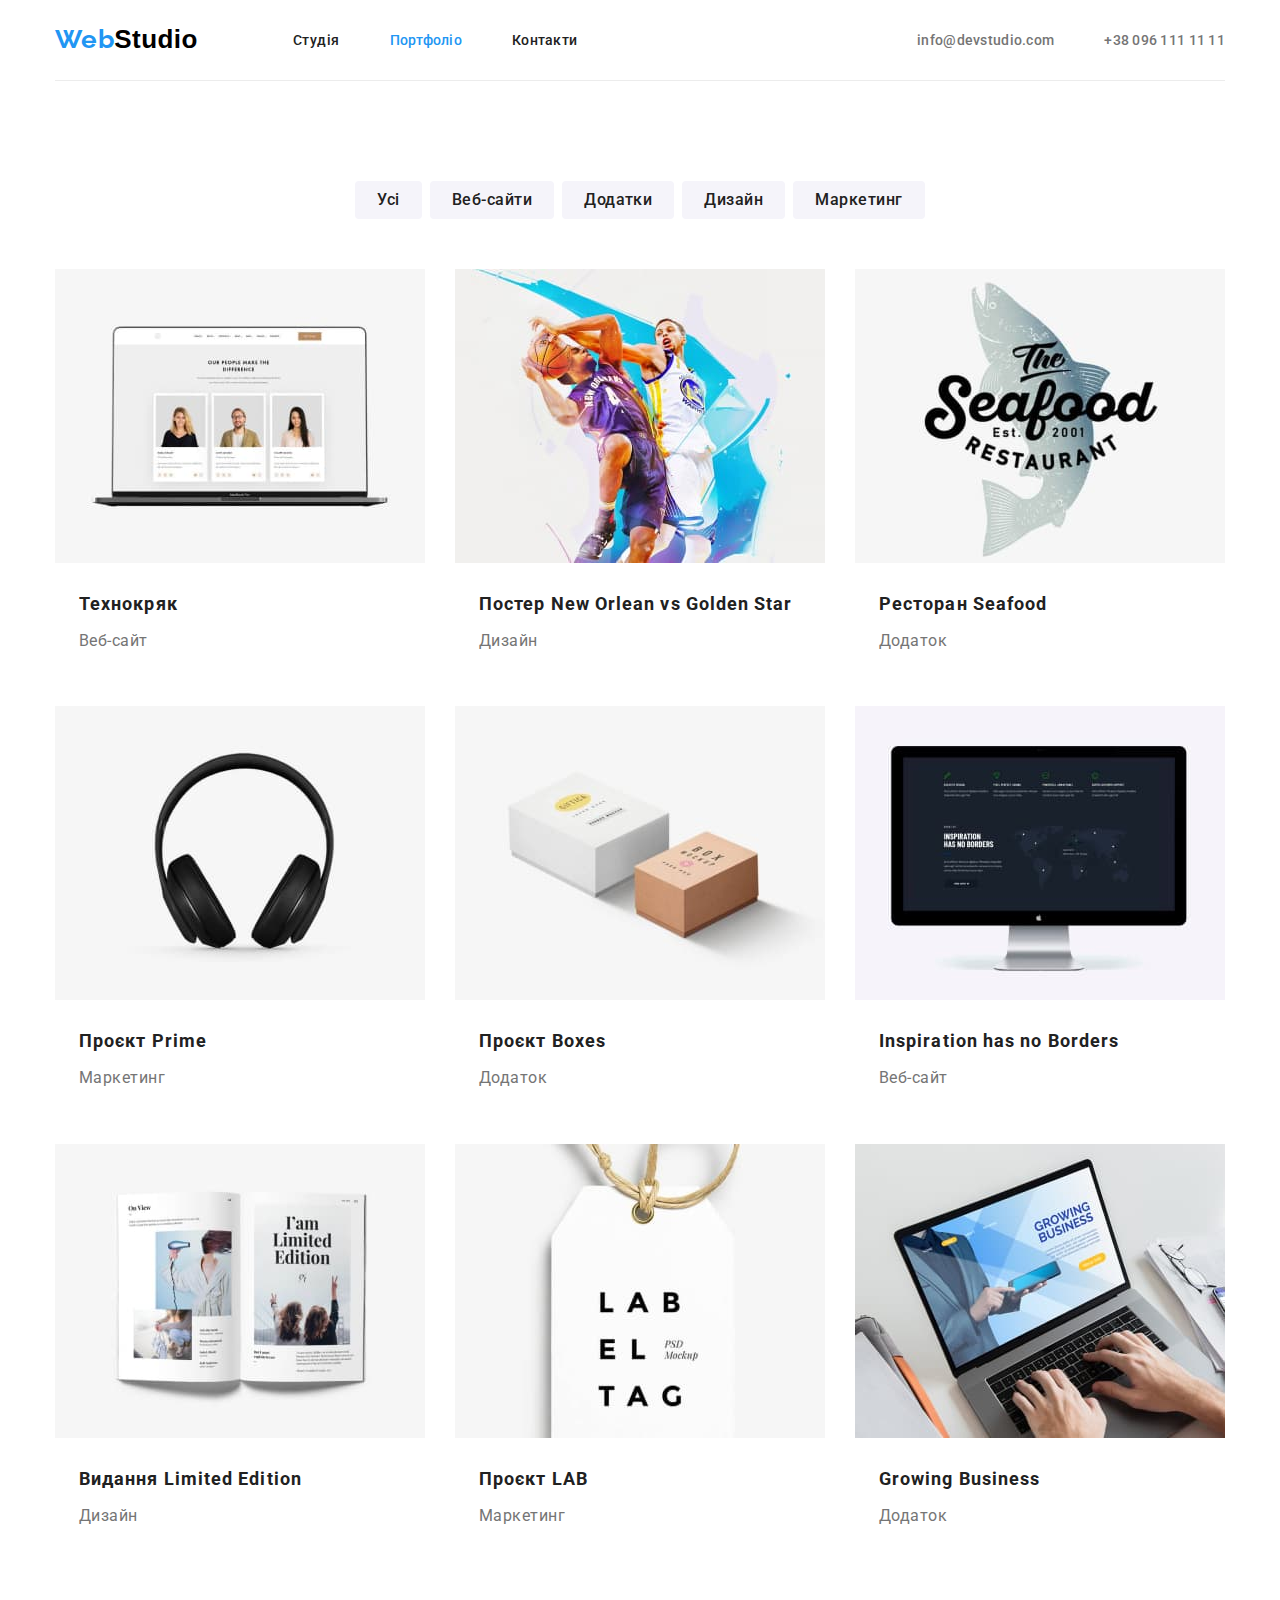
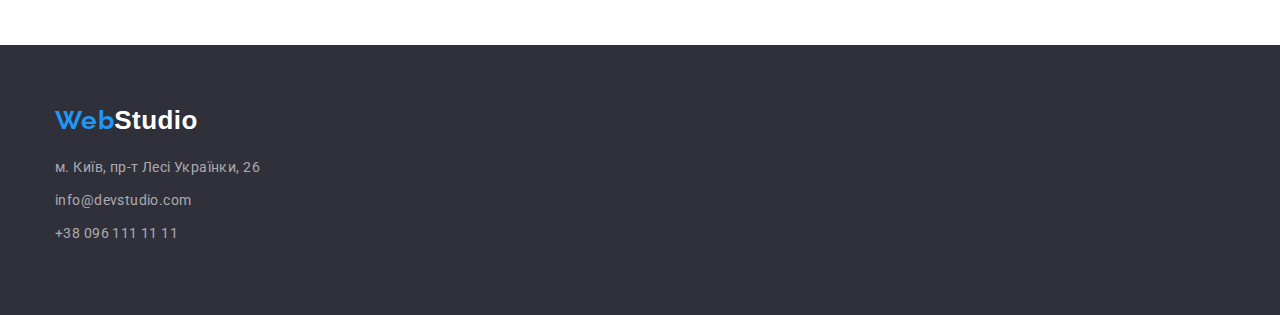
==== portfolio.html @ 3b02727a "to check" ====
<!DOCTYPE html>
<html lang="uk">
  <head>
    <meta charset="UTF-8" />
    <meta http-equiv="X-UA-Compatible" content="IE=edge" />
    <meta name="viewport" content="width=device-width, initial-scale=1.0" />
    <title>Document</title>
    <link rel="preconnect" href="https://fonts.googleapis.com" />
    <link rel="preconnect" href="https://fonts.gstatic.com" crossorigin />
    <link
      href="https://fonts.googleapis.com/css2?family=Raleway:wght@700&family=Roboto:wght@400;500;700;900&display=swap"
      rel="stylesheet"
    />
    <link
      rel="stylesheet"
      href="https://cdnjs.cloudflare.com/ajax/libs/modern-normalize/1.1.0/modern-normalize.min.css"
    />
    <link rel="stylesheet" href="./CSS/styles.css" />
  </head>

  <body>
    <div class="container">
      <header class="page-header">
        <nav class="main-nav">
          <a href="/" class="logo"><span class="half-logo">Web</span>Studio</a>
          <ul class="site-nav list">
            <li>
              <a
                href="./index.html"
                class="site-nav-studio"
                target="_blank"
                rel="noopener noreferrer"
                >Студія</a
              >
            </li>
            <li>
              <a href="/" class="site-nav-link current">Портфоліо</a>
            </li>
            <li><a href="" class="site-nav-contacts">Контакти</a></li>
          </ul>
        </nav>
        <ul class="info-link list">
          <li><a href="mailto:info@devstudio.com">info@devstudio.com</a></li>
          <li><a href="tel:+380961111111">+38 096 111 11 11</a></li>
        </ul>
      </header>
    </div>
    <main>
      <section class="works">
        <div class="container">
          <h1 hidden>Наші роботи</h1>
          <ul class="button list">
            <li><button type="button" class="button-filters">Усі</button></li>
            <li>
              <button type="button" class="button-filters">Веб-сайти</button>
            </li>
            <li>
              <button type="button" class="button-filters">Додатки</button>
            </li>
            <li>
              <button type="button" class="button-filters">Дизайн</button>
            </li>
            <li>
              <button type="button" class="button-filters">Маркетинг</button>
            </li>
          </ul>
        </div>
      </section>

      <section>
        <div class="container">
          <ul class="catalog list">
            <li class="catalog-items">
              <img
                src="./images/techno.jpg"
                width="370"
                alt="технокряк"
                class="catalog-images"
              />
              <h2 class="catalog-title">Технокряк</h2>
              <p class="application">Веб-сайт</p>
            </li>

            <li class="catalog-items">
              <img
                src="./images/poster.jpg"
                width="370"
                alt="постер гри"
                class="catalog-images"
              />
              <h2 class="catalog-title">Постер New Orlean vs Golden Star</h2>
              <p class="application">Дизайн</p>
            </li>
            <li class="catalog-items">
              <img
                src="./images/seafood.jpg"
                width="370"
                alt="риба"
                class="catalog-images"
              />
              <h2 class="catalog-title">Ресторан Seafood</h2>
              <p class="application">Додаток</p>
            </li>
            <li class="catalog-items">
              <img
                src="./images/headphones.jpg"
                width="370"
                alt="навушники"
                class="catalog-images"
              />
              <h2 class="catalog-title">Проєкт Prime</h2>
              <p class="application">Маркетинг</p>
            </li>
            <li class="catalog-items">
              <img
                src="./images/boxes.jpg"
                width="370"
                alt="коробки"
                class="catalog-images"
              />
              <h2 class="catalog-title">Проєкт Boxes</h2>
              <p class="application">Додаток</p>
            </li>
            <li class="catalog-items">
              <img
                src="./images/screen.jpg"
                width="370"
                alt="монітор"
                class="catalog-images"
              />
              <h2 class="catalog-title">Inspiration has no Borders</h2>
              <p class="application">Веб-сайт</p>
            </li>
            <li class="catalog-items">
              <img
                src="./images/book.jpg"
                width="370"
                alt="книга"
                class="catalog-images"
              />
              <h2 class="catalog-title">Видання Limited Edition</h2>
              <p class="application">Дизайн</p>
            </li>
            <li class="catalog-items">
              <img
                src="./images/lab.jpg"
                width="370"
                alt="бірка"
                class="catalog-images"
              />
              <h2 class="catalog-title">Проєкт LAB</h2>
              <p class="application">Маркетинг</p>
            </li>
            <li class="catalog-items">
              <img
                src="./images/laptop.jpg"
                width="370"
                alt="бірка"
                class="catalog-images"
              />
              <h2 class="catalog-title">Growing Business</h2>
              <p class="application">Додаток</p>
            </li>
          </ul>
        </div>
      </section>
    </main>

    <footer class="page-footer">
      <div class="container">
        <a href="/" class="bottom-logo"
          ><span class="half-logo">Web</span>Studio</a
        >
        <address class="address">
          <ul class="contacts list">
            <li class="address-list">
              <a class="contacts-details" href=""
                >м. Київ, пр-т Лесі Українки, 26</a
              >
            </li>
            <li class="address-list">
              <a class="contacts-details" href="mailto:info@devstudio.com"
                >info@devstudio.com</a
              >
            </li>
            <li class="address-list">
              <a class="contacts-details" href="tel:+380961111111"
                >+38 096 111 11 11</a
              >
            </li>
          </ul>
        </address>
      </div>
    </footer>
  </body>
</html>
---- CSS/styles.css ----
:root {
  --black-color: #000000;
  --primary-text-color: #212121;
  --blue-color: #2196f3;
  --background-color-dark: #2f303a;
  --grey-text-color: #757575;
  --white-color: #ffffff;
  --button-background: #f5f4fa;
  --address-color: rgba(255, 255, 255, 0.6);
  --secondary-white: #f5f5f5;
}
/* index.html */
body {
  background-color: var(--white-color);
  color: var(--primary-text-color);
  font-family: Roboto, sans-serif;
  font-size: 14px;
  font-weight: 400;
  letter-spacing: 0.03em;
}
.list {
  list-style: none;
  padding: 0;
  margin: 0;
}

.container {
  max-width: 1200px;
  padding-left: 15px;
  padding-right: 15px;
  width: 100%;
  margin: 0 auto;
}

h2,
p {
  margin: 0;
}

/* флекс тренінг) */

.page-header {
  display: flex;
  align-items: center;
  justify-content: space-between;
  flex-wrap: wrap;
  border-bottom: 1px solid #ececec;
}

.main-nav {
  display: flex;
  align-items: center;
  justify-content: space-evenly;
}

.main-nav > .logo {
  margin-right: 93px;
  padding-top: 24px;
  padding-bottom: 25px;
}

.site-nav {
  display: flex;
  align-items: center;
  justify-content: space-evenly;
  gap: 50px;
}

.info-link {
  display: flex;
  align-items: center;
  gap: 50px;
  margin-left: auto;
}

.logo {
  color: var(--black-color);
  font-family: Oleo Script, sans-serif;
  font-weight: 700;
  font-size: 26px;
  line-height: 1.2;
  text-decoration: none;
  width: 145px;
}
.half-logo {
  font-family: Raleway, sans-serif;
  color: var(--blue-color);
  font-weight: 700;
  font-size: 26px;
  line-height: 1.2;
  letter-spacing: 0.03em;
}
.site-nav-link.current {
  color: var(--blue-color);
  font-weight: 500;
  line-height: 1.14;
  letter-spacing: 0.02em;
  text-decoration: none;
}

.site-nav-portfolio {
  color: var(--primary-text-color);
  font-weight: 500;
  line-height: 1.14;
  letter-spacing: 0.02em;
  text-decoration: none;
}

.site-nav-portfolio:hover,
.site-nav-portfolio:focus {
  color: var(--blue-color);
}

.site-nav-contacts {
  color: var(--primary-text-color);
  font-weight: 500;
  line-height: 1.14;
  letter-spacing: 0.02em;
  text-decoration: none;
}
.info-link a {
  color: var(--grey-text-color);
  font-weight: 500;
  line-height: 1.14;
  letter-spacing: 0.02em;
  text-decoration: none;
}
.info-link a:hover,
.info-link a:focus {
  color: var(--blue-color);
}

/* основний заголовок */
.hero {
  background-color: var(--background-color-dark);
  text-align: center;
  padding-top: 200px;
  padding-bottom: 280px;
}
.hero-headline {
  color: var(--white-color);
  text-transform: uppercase;
  font-weight: 900;
  font-size: 44px;
  line-height: 1.37;
  letter-spacing: 0.06em;
  margin: 0 auto;
  max-width: 696px;
  margin-bottom: 30px;
}

.main-button {
  background-color: #2196f3;
  color: var(--white-color);
  font-family: Roboto, sans-serif;
  font-weight: 700;
  font-size: 16px;
  line-height: 1.9;
  letter-spacing: 0.06em;
  text-align: center;
  cursor: pointer;
  padding: 10px 32px;
  border-radius: 4px;
  border: none;
  min-width: 216px;

  display: inline-block;
}

/* секція особливості */
.visually-hidden {
  position: absolute;
  width: 1px;
  height: 1px;
  margin: -1px;
  border: 0;
  padding: 0;

  white-space: nowrap;
  clip-path: inset(100%);
  clip: rect(0 0 0 0);
  overflow: hidden;
}

.main-ideas {
  padding-top: 94px;
  padding-bottom: 94px;
}

.features {
  display: flex;
  justify-content: space-between;
  gap: 30px;
}

.small-headings {
  font-size: 14px;
  font-weight: 700;
  line-height: 1.2;
  letter-spacing: 0.03em;
  text-align: left;
  margin-top: 0;
  margin-bottom: 10px;
}
.description {
  color: var(--grey-text-color);
  line-height: 1.7;
  letter-spacing: 0.03em;
  text-align: left;
  margin-top: 0;
  margin-bottom: 0;
  width: 270px;
}

.section {
  padding-bottom: 94px;
 
}

.section-headings {
  color: var(--primary-text-color);
  font-weight: 700;
  font-size: 36px;
  line-height: 1.2;
  letter-spacing: 0.03em;
  text-align: center;
  margin: 0;
  display: block;

  margin-bottom: 50px;
}

.section-images {
  display: flex;
  gap: 30px;
  justify-content: space-between;
}

/* секція наша команда */
.section-headings.bottom {
  margin-bottom: 50px;
}

.section-team {
  background-color: var(--button-background);
  padding-top: 94px;
  padding-bottom: 94px;
}

.team {
  display: flex;
  gap: 30px;
  padding-bottom: 30px;
}

.group {
  padding-bottom: 94px;
}
.team-names {
  font-weight: 500;
  font-size: 16px;
  line-height: 1.2;
  letter-spacing: 0.03em;
  text-align: center;
  margin-top: 0;
  margin-bottom: 10px;
}
.team-positions {
  color: var(--grey-text-color);
  font-weight: 400;
  font-size: 16px;
  line-height: 1.2;
  letter-spacing: 0.03em;
  text-align: center;
  margin-top: 0;
  margin-bottom: 0;
}

/* футер */
.page-footer {
  background-color: #2f303a;
  padding-top: 60px;
  padding-bottom: 60px;
}
.bottom-logo {
  color: var(--white-color);
  font-family: Oleo Script, sans-serif;
  font-weight: 700;
  font-size: 26px;
  line-height: 1.2;
  text-decoration: none;
}
.address {
  font-style: normal;
  margin-top: 20px;
  width: 231px;
}
.contacts-details {
  color: var(--address-color);
  line-height: 1.7;
  text-align: left;
  text-decoration: none;
}
.contacts .contacts-details:hover,
.contacts .contacts-details:focus {
  color: var(--white-color);
}
.address-list {
  margin-bottom: 9px;
}

/* Портфоліо */
.site-nav-studio {
  color: var(--primary-text-color);
  font-weight: 500;
  text-decoration: none;
}

.works {
  padding-top: 100px;
  padding-bottom: 50px;
}

.button {
  display: flex;
  justify-content: center;
  gap: 8px;
}

.button-filters {
  color: var(--primary-text-color);
  background-color: var(--button-background);
  font-family: Roboto, sans-serif;
  font-weight: 500;
  font-size: 16px;
  line-height: 1.6;
  letter-spacing: 0.03em;
  text-align: center;
  padding: 6px 22px;
  border-radius: 4px;
  border: none;
}

.button-filters:hover,
.button-filters:focus {
  background-color: var(--blue-color);
  color: var(--white-color);
  cursor: pointer;
}

.catalog {
  display: flex;
  flex-wrap: wrap;
  gap: 30px;
  align-items: flex-start;
  padding-bottom: 94px;
}

.catalog-items {
  padding-bottom: 20px;
}
.catalog-images {
  margin-bottom: 20px;
}

.catalog-title {
  font-weight: 700;
  font-size: 18px;
  line-height: 2;
  letter-spacing: 0.06em;
  text-decoration: none;
  margin-bottom: 4px;
  padding: 0 24px;
}
.catalog .application {
  color: var(--grey-text-color);
  font-size: 16px;
  line-height: 1.9;
  letter-spacing: 0.03em;
  text-decoration: none;
  padding: 0 24px;
}
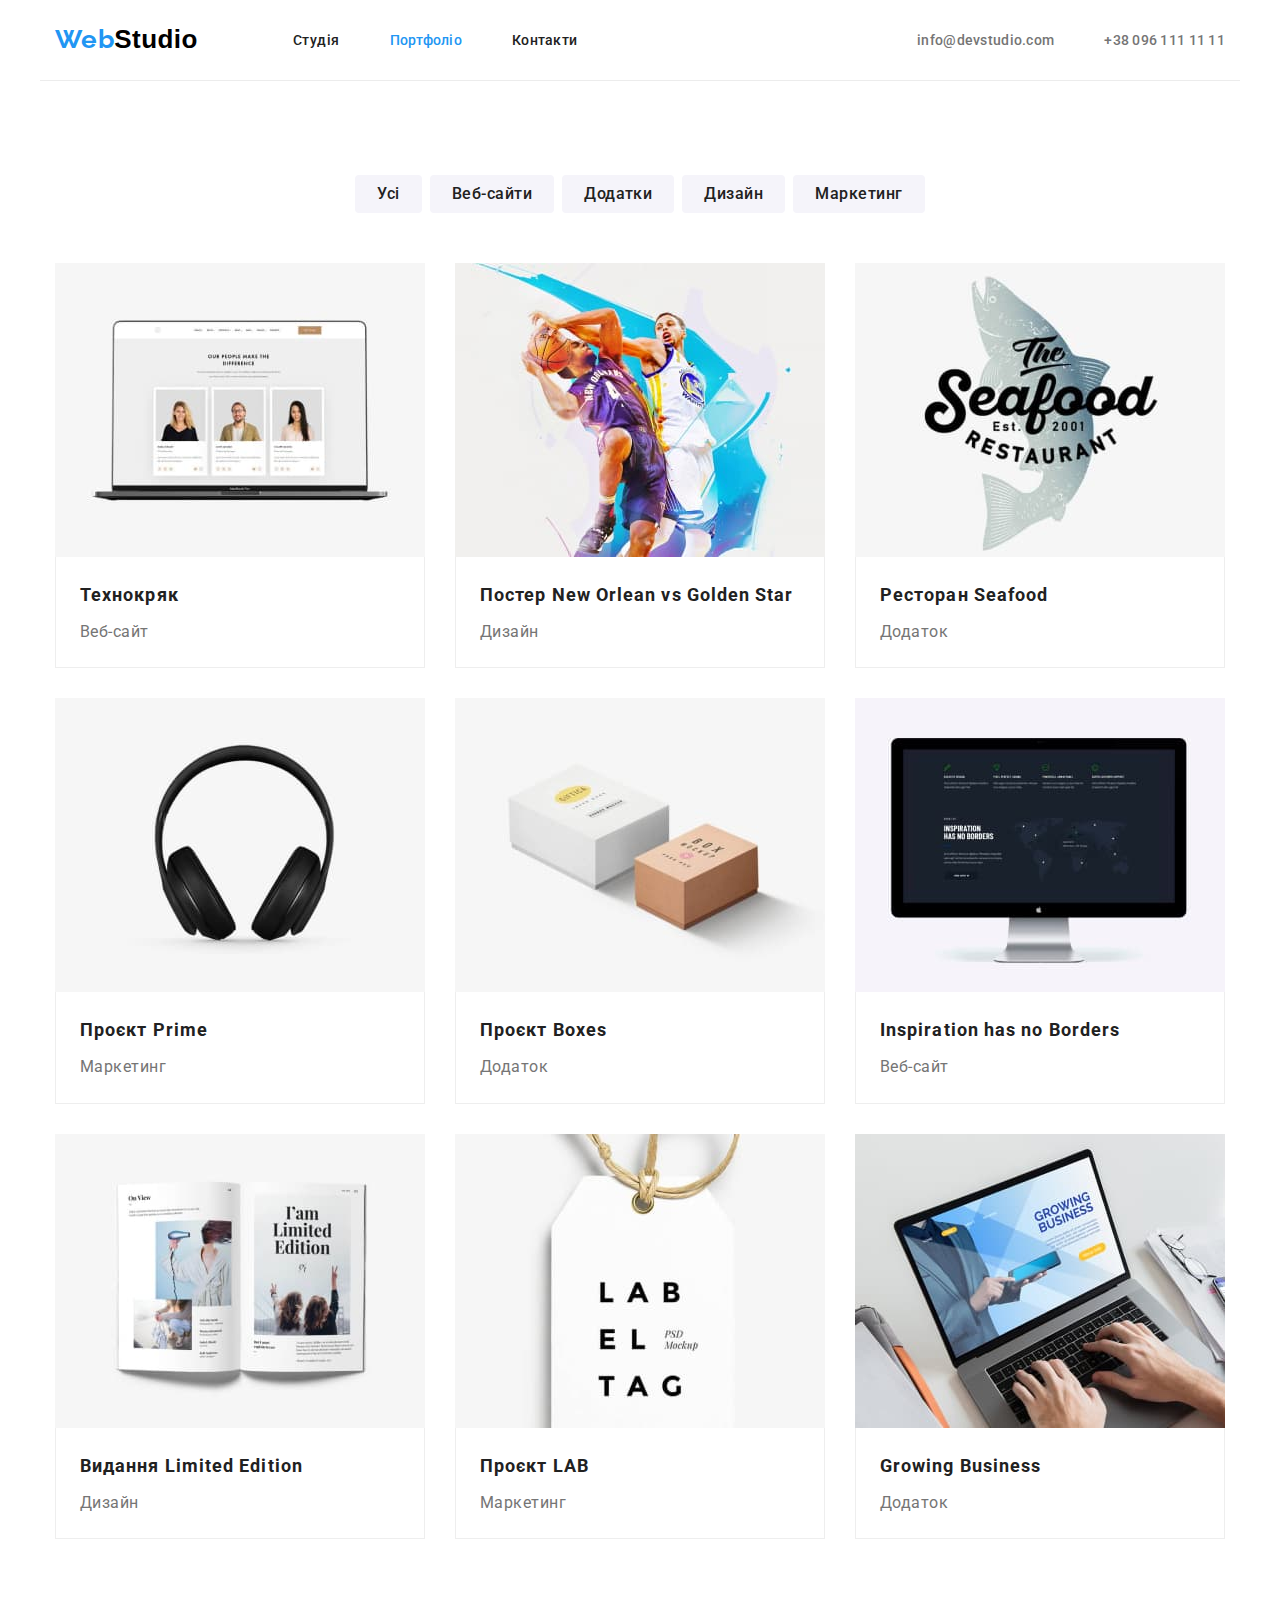
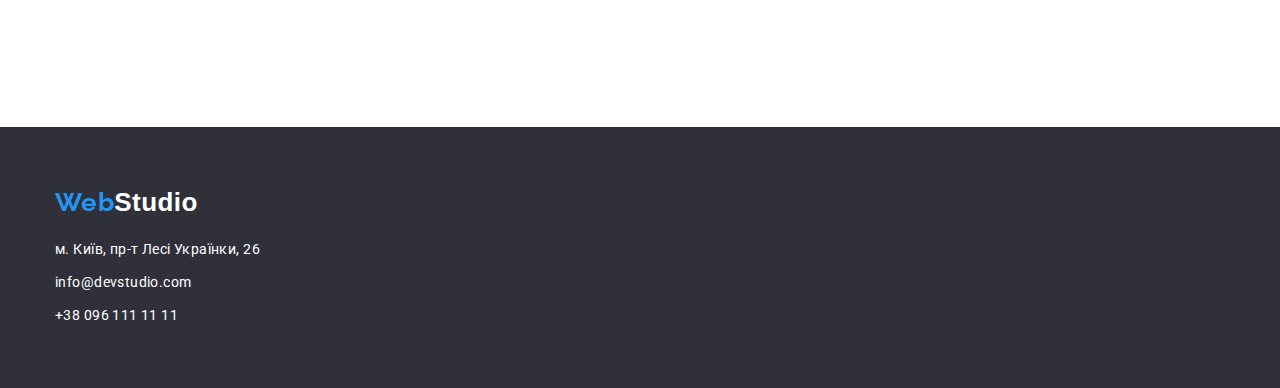
==== commit 3e592226: "corrected" ====
--- a/portfolio.html
+++ b/portfolio.html
@@ -19,8 +19,8 @@
   </head>
 
   <body>
-    <div class="container">
-      <header class="page-header">
+    <header class="page-header">
+      <div class="container header">
         <nav class="main-nav">
           <a href="/" class="logo"><span class="half-logo">Web</span>Studio</a>
           <ul class="site-nav list">
@@ -43,8 +43,9 @@
           <li><a href="mailto:info@devstudio.com">info@devstudio.com</a></li>
           <li><a href="tel:+380961111111">+38 096 111 11 11</a></li>
         </ul>
-      </header>
-    </div>
+      </div>
+    </header>
+
     <main>
       <section class="works">
         <div class="container">
@@ -64,11 +65,7 @@
               <button type="button" class="button-filters">Маркетинг</button>
             </li>
           </ul>
-        </div>
-      </section>
-
-      <section>
-        <div class="container">
+
           <ul class="catalog list">
             <li class="catalog-items">
               <img
@@ -77,8 +74,10 @@
                 alt="технокряк"
                 class="catalog-images"
               />
-              <h2 class="catalog-title">Технокряк</h2>
-              <p class="application">Веб-сайт</p>
+              <div class="catalog-text">
+                <h2 class="catalog-title">Технокряк</h2>
+                <p class="application">Веб-сайт</p>
+              </div>
             </li>
 
             <li class="catalog-items">
@@ -88,8 +87,10 @@
                 alt="постер гри"
                 class="catalog-images"
               />
-              <h2 class="catalog-title">Постер New Orlean vs Golden Star</h2>
-              <p class="application">Дизайн</p>
+              <div class="catalog-text">
+                <h2 class="catalog-title">Постер New Orlean vs Golden Star</h2>
+                <p class="application">Дизайн</p>
+              </div>
             </li>
             <li class="catalog-items">
               <img
@@ -98,8 +99,10 @@
                 alt="риба"
                 class="catalog-images"
               />
-              <h2 class="catalog-title">Ресторан Seafood</h2>
-              <p class="application">Додаток</p>
+              <div class="catalog-text">
+                <h2 class="catalog-title">Ресторан Seafood</h2>
+                <p class="application">Додаток</p>
+              </div>
             </li>
             <li class="catalog-items">
               <img
@@ -108,8 +111,10 @@
                 alt="навушники"
                 class="catalog-images"
               />
-              <h2 class="catalog-title">Проєкт Prime</h2>
-              <p class="application">Маркетинг</p>
+              <div class="catalog-text">
+                <h2 class="catalog-title">Проєкт Prime</h2>
+                <p class="application">Маркетинг</p>
+              </div>
             </li>
             <li class="catalog-items">
               <img
@@ -118,8 +123,10 @@
                 alt="коробки"
                 class="catalog-images"
               />
-              <h2 class="catalog-title">Проєкт Boxes</h2>
-              <p class="application">Додаток</p>
+              <div class="catalog-text">
+                <h2 class="catalog-title">Проєкт Boxes</h2>
+                <p class="application">Додаток</p>
+              </div>
             </li>
             <li class="catalog-items">
               <img
@@ -128,8 +135,10 @@
                 alt="монітор"
                 class="catalog-images"
               />
-              <h2 class="catalog-title">Inspiration has no Borders</h2>
-              <p class="application">Веб-сайт</p>
+              <div class="catalog-text">
+                <h2 class="catalog-title">Inspiration has no Borders</h2>
+                <p class="application">Веб-сайт</p>
+              </div>
             </li>
             <li class="catalog-items">
               <img
@@ -138,8 +147,10 @@
                 alt="книга"
                 class="catalog-images"
               />
-              <h2 class="catalog-title">Видання Limited Edition</h2>
-              <p class="application">Дизайн</p>
+              <div class="catalog-text">
+                <h2 class="catalog-title">Видання Limited Edition</h2>
+                <p class="application">Дизайн</p>
+              </div>
             </li>
             <li class="catalog-items">
               <img
@@ -148,8 +159,10 @@
                 alt="бірка"
                 class="catalog-images"
               />
-              <h2 class="catalog-title">Проєкт LAB</h2>
-              <p class="application">Маркетинг</p>
+              <div class="catalog-text">
+                <h2 class="catalog-title">Проєкт LAB</h2>
+                <p class="application">Маркетинг</p>
+              </div>
             </li>
             <li class="catalog-items">
               <img
@@ -158,8 +171,10 @@
                 alt="бірка"
                 class="catalog-images"
               />
-              <h2 class="catalog-title">Growing Business</h2>
-              <p class="application">Додаток</p>
+              <div class="catalog-text">
+                <h2 class="catalog-title">Growing Business</h2>
+                <p class="application">Додаток</p>
+              </div>
             </li>
           </ul>
         </div>
--- a/CSS/styles.css
+++ b/CSS/styles.css
@@ -39,7 +39,7 @@
 
 /* флекс тренінг) */
 
-.page-header {
+.container.header {
   display: flex;
   align-items: center;
   justify-content: space-between;
@@ -96,6 +96,8 @@
   line-height: 1.14;
   letter-spacing: 0.02em;
   text-decoration: none;
+  padding-top: 32px;
+  padding-bottom: 32px;
 }
 
 .site-nav-portfolio {
@@ -104,6 +106,8 @@
   line-height: 1.14;
   letter-spacing: 0.02em;
   text-decoration: none;
+  padding-top: 32px;
+  padding-bottom: 32px;
 }
 
 .site-nav-portfolio:hover,
@@ -124,6 +128,8 @@
   line-height: 1.14;
   letter-spacing: 0.02em;
   text-decoration: none;
+  padding-top: 32px;
+  padding-bottom: 32px;
 }
 .info-link a:hover,
 .info-link a:focus {
@@ -135,7 +141,7 @@
   background-color: var(--background-color-dark);
   text-align: center;
   padding-top: 200px;
-  padding-bottom: 280px;
+  padding-bottom: 200px;
 }
 .hero-headline {
   color: var(--white-color);
@@ -211,10 +217,9 @@
   margin-bottom: 0;
   width: 270px;
 }
-
+/* чим ми займаємось */
 .section {
   padding-bottom: 94px;
- 
 }
 
 .section-headings {
@@ -226,10 +231,13 @@
   text-align: center;
   margin: 0;
   display: block;
-
   margin-bottom: 50px;
 }
-
+img {
+  display: block;
+  max-width: 100%;
+  height: auto;
+}
 .section-images {
   display: flex;
   gap: 30px;
@@ -250,12 +258,14 @@
 .team {
   display: flex;
   gap: 30px;
+}
+
+.team-item {
+  padding-top: 30px;
   padding-bottom: 30px;
-}
-
-.group {
-  padding-bottom: 94px;
-}
+  background-color: var(--white-color);
+}
+
 .team-names {
   font-weight: 500;
   font-size: 16px;
@@ -293,19 +303,18 @@
 .address {
   font-style: normal;
   margin-top: 20px;
-  width: 231px;
 }
 .contacts-details {
-  color: var(--address-color);
+  color: var(--white-color);
   line-height: 1.7;
   text-align: left;
   text-decoration: none;
 }
 .contacts .contacts-details:hover,
 .contacts .contacts-details:focus {
-  color: var(--white-color);
-}
-.address-list {
+  color: var(--address-color);
+}
+.address-list:not(:last-child) {
   margin-bottom: 9px;
 }
 
@@ -317,14 +326,15 @@
 }
 
 .works {
-  padding-top: 100px;
-  padding-bottom: 50px;
+  padding-top: 94px;
+  padding-bottom: 94px;
 }
 
 .button {
   display: flex;
   justify-content: center;
   gap: 8px;
+  margin-bottom: 50px;
 }
 
 .button-filters {
@@ -356,13 +366,6 @@
   padding-bottom: 94px;
 }
 
-.catalog-items {
-  padding-bottom: 20px;
-}
-.catalog-images {
-  margin-bottom: 20px;
-}
-
 .catalog-title {
   font-weight: 700;
   font-size: 18px;
@@ -370,7 +373,6 @@
   letter-spacing: 0.06em;
   text-decoration: none;
   margin-bottom: 4px;
-  padding: 0 24px;
 }
 .catalog .application {
   color: var(--grey-text-color);
@@ -378,5 +380,11 @@
   line-height: 1.9;
   letter-spacing: 0.03em;
   text-decoration: none;
-  padding: 0 24px;
-}
+}
+
+.catalog-text {
+  padding: 20px 24px;
+  border-left: 1px solid #eeeeee;
+  border-right: 1px solid #eeeeee;
+  border-bottom: 1px solid #eeeeee;
+}
